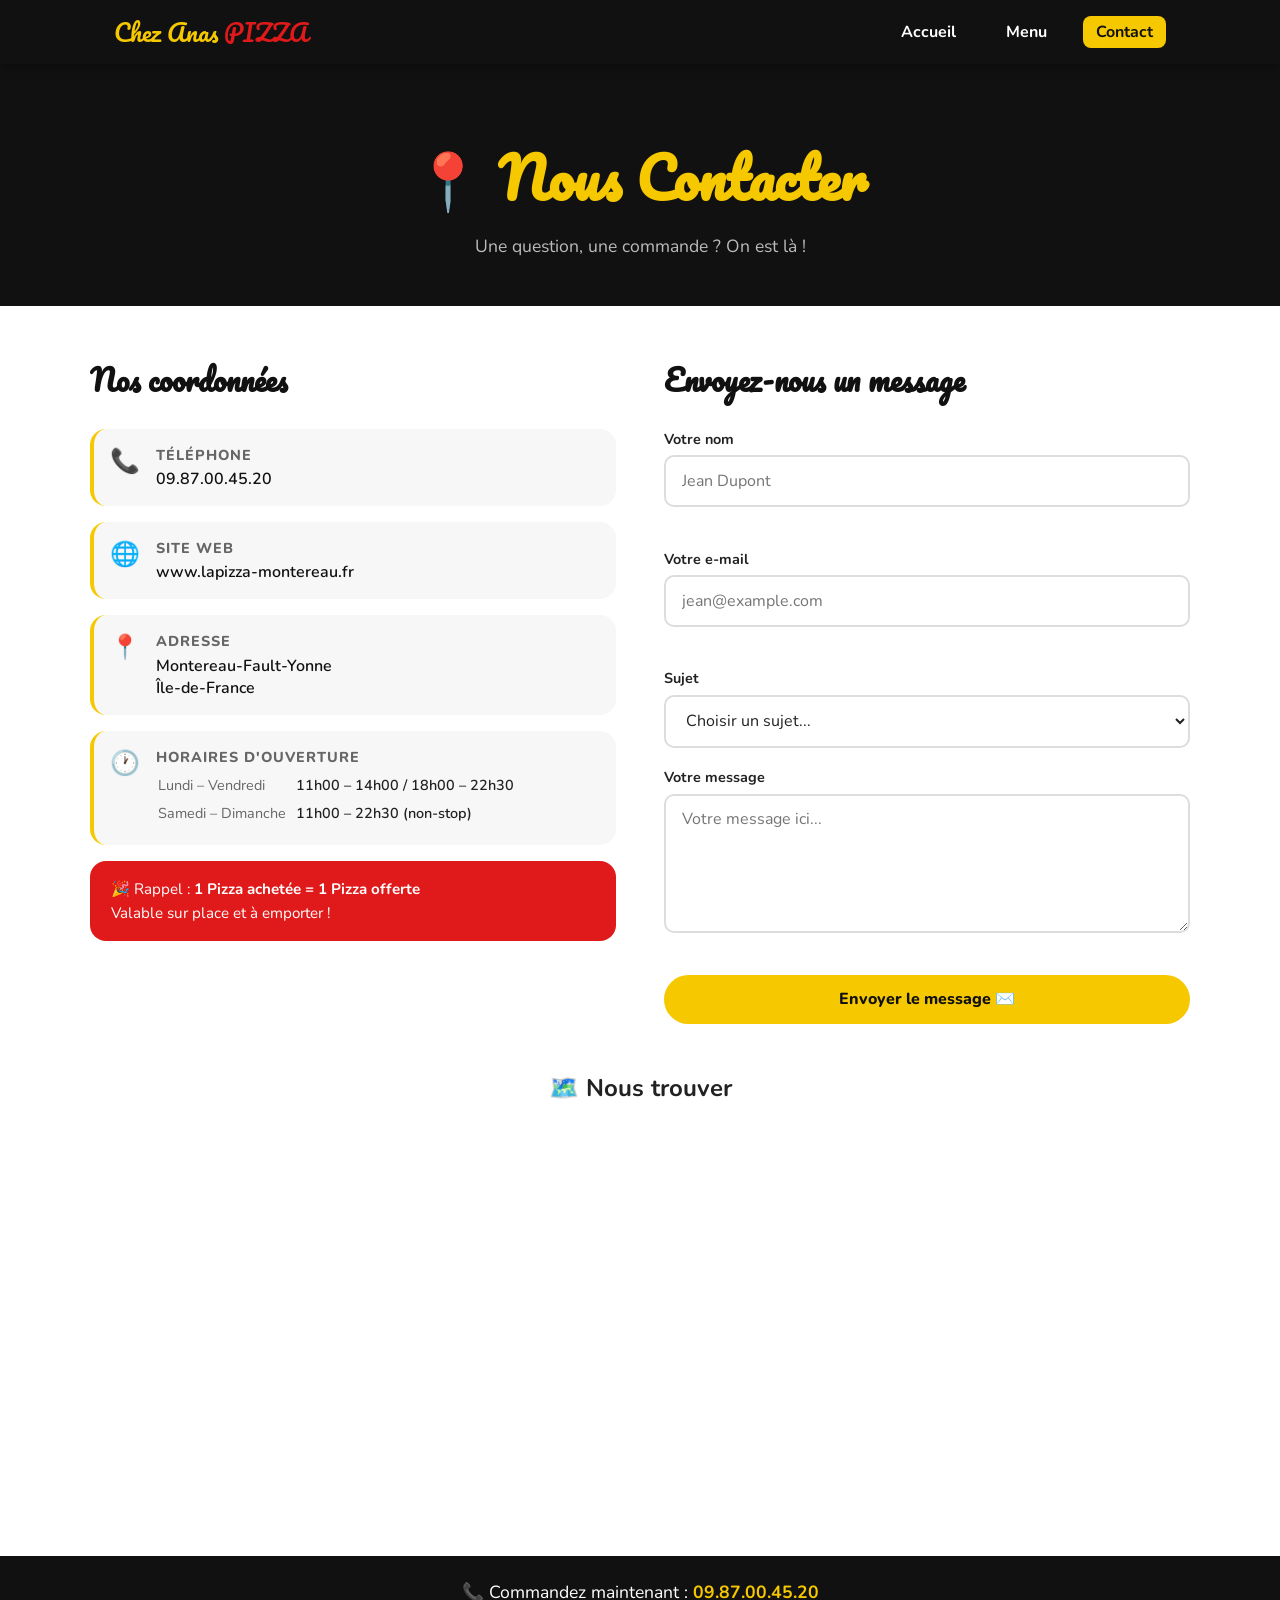
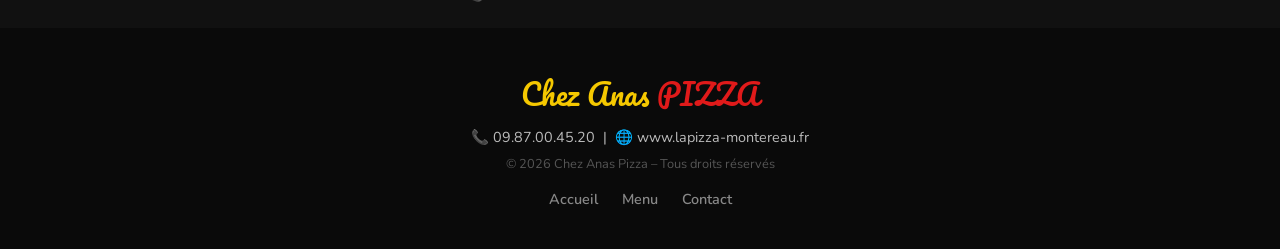
==== contact.html @ a45f44b3 "Add files via upload" ====
<!DOCTYPE html>
<html lang="fr">
<head>
  <meta charset="UTF-8" />
  <meta name="viewport" content="width=device-width, initial-scale=1.0" />
  <title>Contact – Chez Anas Pizza</title>
  <link rel="stylesheet" href="style.css" />
  <link href="https://fonts.googleapis.com/css2?family=Pacifico&family=Nunito:wght@400;600;700;800&display=swap" rel="stylesheet" />
</head>
<body>

  <nav id="navbar">
    <div class="nav-inner">
      <a href="index.html" class="nav-logo">
        <span class="logo-chez">Chez Anas</span>
        <span class="logo-pizza">PIZZA</span>
      </a>
      <button class="burger" id="burger" aria-label="Menu">&#9776;</button>
      <ul class="nav-links" id="navLinks">
        <li><a href="index.html">Accueil</a></li>
        <li><a href="menu.html">Menu</a></li>
        <li><a href="contact.html" class="active">Contact</a></li>
      </ul>
    </div>
  </nav>

  <div class="page-hero">
    <h1>📍 Nous Contacter</h1>
    <p>Une question, une commande ? On est là !</p>
  </div>

  <section class="contact-section">
    <div class="container contact-grid">

      <!-- INFOS -->
      <div class="contact-info">
        <h2>Nos coordonnées</h2>

        <div class="contact-card">
          <div class="contact-icon">📞</div>
          <div>
            <h3>Téléphone</h3>
            <a href="tel:0987004520">09.87.00.45.20</a>
          </div>
        </div>

        <div class="contact-card">
          <div class="contact-icon">🌐</div>
          <div>
            <h3>Site web</h3>
            <a href="http://www.lapizza-montereau.fr" target="_blank">www.lapizza-montereau.fr</a>
          </div>
        </div>

        <div class="contact-card">
          <div class="contact-icon">📍</div>
          <div>
            <h3>Adresse</h3>
            <p>Montereau-Fault-Yonne<br />Île-de-France</p>
          </div>
        </div>

        <div class="contact-card">
          <div class="contact-icon">🕐</div>
          <div>
            <h3>Horaires d'ouverture</h3>
            <table class="horaires-table">
              <tr><td>Lundi – Vendredi</td><td>11h00 – 14h00 / 18h00 – 22h30</td></tr>
              <tr><td>Samedi – Dimanche</td><td>11h00 – 22h30 (non-stop)</td></tr>
            </table>
          </div>
        </div>

        <div class="promo-contact-box">
          <p>🎉 Rappel : <strong>1 Pizza achetée = 1 Pizza offerte</strong><br />Valable sur place et à emporter !</p>
        </div>
      </div>

      <!-- FORMULAIRE -->
      <div class="contact-form-wrap">
        <h2>Envoyez-nous un message</h2>
        <form id="contactForm" class="contact-form" novalidate>
          <div class="form-group">
            <label for="name">Votre nom</label>
            <input type="text" id="name" placeholder="Jean Dupont" required />
            <span class="form-error" id="nameError"></span>
          </div>
          <div class="form-group">
            <label for="email">Votre e-mail</label>
            <input type="email" id="email" placeholder="jean@example.com" required />
            <span class="form-error" id="emailError"></span>
          </div>
          <div class="form-group">
            <label for="subject">Sujet</label>
            <select id="subject">
              <option value="">Choisir un sujet...</option>
              <option value="commande">Commande / Livraison</option>
              <option value="reclamation">Réclamation</option>
              <option value="evenement">Événement / Privatisation</option>
              <option value="autre">Autre</option>
            </select>
          </div>
          <div class="form-group">
            <label for="message">Votre message</label>
            <textarea id="message" rows="5" placeholder="Votre message ici..." required></textarea>
            <span class="form-error" id="messageError"></span>
          </div>
          <button type="submit" class="btn btn-primary btn-full">Envoyer le message ✉️</button>
          <div class="form-success" id="formSuccess" style="display:none">
            ✅ Merci ! Votre message a bien été envoyé. Nous vous répondrons rapidement.
          </div>
        </form>
      </div>

    </div>

    <!-- CARTE -->
    <div class="container">
      <div class="map-embed">
        <h2 style="text-align:center; margin-bottom:1rem;">🗺️ Nous trouver</h2>
        <iframe
          src="https://www.google.com/maps/embed?pb=!1m18!1m12!1m3!1d42039.97!2d2.8494!3d48.3804!2m3!1f0!2f0!3f0!3m2!1i1024!2i768!4f13.1!3m3!1m2!1s0x47ea5d7e69d5b89f%3A0x40b82c3688b2b90!2sMontereau-Fault-Yonne!5e0!3m2!1sfr!2sfr!4v1234567890"
          width="100%" height="350" style="border:0; border-radius:16px;" allowfullscreen="" loading="lazy"
          referrerpolicy="no-referrer-when-downgrade" title="Localisation Chez Anas Pizza"></iframe>
      </div>
    </div>

  </section>

  <div class="cta-band">
    <p>📞 Commandez maintenant : <a href="tel:0987004520"><strong>09.87.00.45.20</strong></a></p>
  </div>

  <footer>
    <div class="footer-logo">
      <span class="yellow">Chez Anas</span> <span class="red">PIZZA</span>
    </div>
    <p>📞 09.87.00.45.20 &nbsp;|&nbsp; 🌐 www.lapizza-montereau.fr</p>
    <p class="footer-copy">© 2026 Chez Anas Pizza – Tous droits réservés</p>
    <div class="footer-nav">
      <a href="index.html">Accueil</a>
      <a href="menu.html">Menu</a>
      <a href="contact.html">Contact</a>
    </div>
  </footer>

  <script src="script.js"></script>
</body>
</html>
---- style.css ----
/* ===========================
   CHEZ ANAS PIZZA – STYLES
   Couleurs : Noir, Jaune, Rouge, Vert (drapeau IT)
   =========================== */

:root {
  --black: #111111;
  --dark: #1a1a1a;
  --yellow: #f5c800;
  --yellow-light: #ffe566;
  --red: #e01a1a;
  --red-light: #ff4444;
  --green: #2a8a3e;
  --white: #ffffff;
  --grey: #f7f7f7;
  --text: #222222;
  --text-light: #666666;
  --card-bg: #ffffff;
  --shadow: 0 4px 20px rgba(0,0,0,0.12);
  --radius: 16px;
  --transition: 0.25s ease;
}

* { box-sizing: border-box; margin: 0; padding: 0; }

html { scroll-behavior: smooth; }

body {
  font-family: 'Nunito', sans-serif;
  background: var(--white);
  color: var(--text);
  overflow-x: hidden;
}

/* ===================== NAV ===================== */
#navbar {
  position: fixed;
  top: 0; left: 0; right: 0;
  z-index: 1000;
  background: var(--black);
  box-shadow: 0 2px 12px rgba(0,0,0,0.4);
  transition: background var(--transition);
}

.nav-inner {
  max-width: 1100px;
  margin: 0 auto;
  padding: 0.7rem 1.5rem;
  display: flex;
  align-items: center;
  justify-content: space-between;
  gap: 1rem;
}

.nav-logo {
  text-decoration: none;
  font-size: 1.5rem;
  font-family: 'Pacifico', cursive;
  display: flex;
  gap: 0.35rem;
  align-items: center;
}

.logo-chez { color: var(--yellow); }
.logo-pizza { color: var(--red); }

.nav-links {
  display: flex;
  list-style: none;
  gap: 1.5rem;
}

.nav-links a {
  color: var(--white);
  text-decoration: none;
  font-weight: 700;
  font-size: 1rem;
  padding: 0.3rem 0.8rem;
  border-radius: 8px;
  transition: background var(--transition), color var(--transition);
}

.nav-links a:hover,
.nav-links a.active {
  background: var(--yellow);
  color: var(--black);
}

.burger {
  display: none;
  background: none;
  border: 2px solid var(--yellow);
  color: var(--yellow);
  font-size: 1.4rem;
  padding: 0.3rem 0.6rem;
  border-radius: 8px;
  cursor: pointer;
}

/* ===================== HERO ===================== */
.hero {
  min-height: 100vh;
  background: var(--black);
  display: flex;
  align-items: center;
  justify-content: space-between;
  padding: 8rem 2rem 4rem;
  max-width: 100%;
  overflow: hidden;
  position: relative;
  gap: 2rem;
}

.hero-bg-stripe {
  position: absolute;
  top: 0; right: 0;
  width: 12px;
  height: 100%;
}
.stripe-green  { right: 36px; background: var(--green); }
.stripe-white  { right: 24px; background: var(--white); }
.stripe-red    { right: 12px; background: var(--red); }

.hero-content {
  max-width: 600px;
  flex: 1;
  animation: fadeUp 0.8s ease both;
}

.hero-sub {
  font-size: 1.1rem;
  color: var(--yellow-light);
  margin-bottom: 0.5rem;
  letter-spacing: 1px;
}

.hero-title {
  font-family: 'Pacifico', cursive;
  font-size: clamp(2.8rem, 6vw, 5rem);
  line-height: 1.1;
  margin-bottom: 1rem;
  display: flex;
  flex-direction: column;
  gap: 0.2rem;
}

.yellow { color: var(--yellow); }
.red    { color: var(--red); }

.hero-desc {
  color: #ccc;
  font-size: 1.15rem;
  margin-bottom: 1.5rem;
  max-width: 480px;
}

.hero-promo {
  background: linear-gradient(135deg, var(--red), #b50000);
  color: var(--white);
  padding: 1rem 1.5rem;
  border-radius: var(--radius);
  margin-bottom: 2rem;
  display: inline-block;
  animation: pulse 2s ease-in-out infinite;
}

.hero-promo .promo-badge {
  font-size: 0.8rem;
  font-weight: 800;
  letter-spacing: 2px;
  text-transform: uppercase;
  background: var(--yellow);
  color: var(--black);
  padding: 0.15rem 0.6rem;
  border-radius: 4px;
  display: inline-block;
  margin-bottom: 0.4rem;
}

.hero-promo p { font-size: 1.1rem; }

.hero-cta { display: flex; gap: 1rem; flex-wrap: wrap; }

.btn {
  display: inline-block;
  padding: 0.85rem 2rem;
  border-radius: 50px;
  font-weight: 800;
  font-size: 1rem;
  text-decoration: none;
  transition: transform var(--transition), box-shadow var(--transition);
  cursor: pointer;
  border: none;
  font-family: 'Nunito', sans-serif;
}

.btn:hover { transform: translateY(-3px); box-shadow: 0 8px 24px rgba(0,0,0,0.25); }

.btn-primary {
  background: var(--yellow);
  color: var(--black);
}

.btn-outline {
  background: transparent;
  color: var(--white);
  border: 2px solid var(--white);
}

.btn-outline:hover { background: var(--white); color: var(--black); }

.btn-full { width: 100%; text-align: center; }

.hero-chef {
  flex-shrink: 0;
  animation: float 4s ease-in-out infinite;
}

.chef-circle {
  width: 220px;
  height: 220px;
  background: radial-gradient(circle, var(--yellow), #c9a300);
  border-radius: 50%;
  display: flex;
  align-items: center;
  justify-content: center;
  font-size: 6rem;
  box-shadow: 0 0 80px rgba(245,200,0,0.3);
}

/* ===================== MARQUEE ===================== */
.marquee-bar {
  background: var(--red);
  color: var(--white);
  font-weight: 800;
  font-size: 0.95rem;
  overflow: hidden;
  padding: 0.6rem 0;
  white-space: nowrap;
}

.marquee-track {
  display: inline-block;
  animation: marquee 20s linear infinite;
}

/* ===================== FEATURES ===================== */
.features {
  padding: 5rem 1.5rem;
  background: var(--grey);
}

.container {
  max-width: 1100px;
  margin: 0 auto;
}

.section-title {
  text-align: center;
  font-family: 'Pacifico', cursive;
  font-size: 2.2rem;
  color: var(--black);
  margin-bottom: 3rem;
}

.features-grid {
  display: grid;
  grid-template-columns: repeat(auto-fit, minmax(220px, 1fr));
  gap: 1.5rem;
}

.feature-card {
  background: var(--white);
  border-radius: var(--radius);
  padding: 2rem 1.5rem;
  text-align: center;
  box-shadow: var(--shadow);
  transition: transform var(--transition);
  border-top: 4px solid transparent;
}

.feature-card:hover { transform: translateY(-6px); border-top-color: var(--yellow); }
.feature-card.featured { border-top-color: var(--red); background: #fff8f8; }

.feature-icon { font-size: 2.8rem; margin-bottom: 1rem; }
.feature-card h3 { font-size: 1.15rem; font-weight: 800; margin-bottom: 0.5rem; }
.feature-card p  { color: var(--text-light); font-size: 0.95rem; line-height: 1.5; }

/* ===================== MENU PREVIEW ===================== */
.menu-preview {
  padding: 5rem 1.5rem;
  background: var(--black);
}

.menu-preview .section-title { color: var(--yellow); }

.pizza-grid {
  display: grid;
  grid-template-columns: repeat(auto-fit, minmax(220px, 1fr));
  gap: 1.5rem;
  margin-bottom: 2.5rem;
}

.pizza-card {
  background: #222;
  border-radius: var(--radius);
  padding: 2rem 1.5rem;
  text-align: center;
  border: 1px solid #333;
  transition: transform var(--transition), border-color var(--transition);
}

.pizza-card:hover { transform: translateY(-6px); border-color: var(--yellow); }

.pizza-img { font-size: 3rem; margin-bottom: 0.8rem; }
.pizza-card h3 { color: var(--white); font-size: 1.1rem; margin-bottom: 0.4rem; }
.pizza-card p  { color: #aaa; font-size: 0.9rem; margin-bottom: 0.8rem; }
.price { color: var(--yellow); font-weight: 800; font-size: 1rem; }

.center-btn { text-align: center; }

/* ===================== INFOS ===================== */
.infos {
  padding: 4rem 1.5rem;
  background: var(--yellow);
}

.infos-grid {
  display: grid;
  grid-template-columns: repeat(auto-fit, minmax(200px, 1fr));
  gap: 2rem;
}

.info-block { text-align: center; }
.info-block h3 { font-size: 1.1rem; font-weight: 800; margin-bottom: 0.5rem; color: var(--black); }
.info-block p, .info-block a { color: var(--dark); font-size: 0.95rem; text-decoration: none; font-weight: 600; }
.info-block a:hover { text-decoration: underline; }

/* ===================== PAGE HERO ===================== */
.page-hero {
  background: var(--black);
  text-align: center;
  padding: 8rem 1.5rem 3rem;
  color: var(--white);
}

.page-hero h1 {
  font-family: 'Pacifico', cursive;
  font-size: clamp(2rem, 5vw, 3.5rem);
  color: var(--yellow);
  margin-bottom: 0.5rem;
}

.page-hero p { color: #bbb; font-size: 1.1rem; }

.promo-banner-inline {
  background: var(--red);
  display: inline-block;
  padding: 0.7rem 1.5rem;
  border-radius: 50px;
  margin-top: 1rem;
  font-size: 0.95rem;
  font-weight: 700;
}

/* ===================== MENU PAGE ===================== */
.menu-section { padding: 3rem 1.5rem 5rem; }

.menu-filters {
  display: flex;
  gap: 0.7rem;
  flex-wrap: wrap;
  margin-bottom: 2rem;
  justify-content: center;
}

.filter-btn {
  padding: 0.5rem 1.2rem;
  border: 2px solid var(--black);
  background: var(--white);
  color: var(--black);
  border-radius: 50px;
  font-weight: 700;
  cursor: pointer;
  font-family: 'Nunito', sans-serif;
  transition: all var(--transition);
}

.filter-btn:hover, .filter-btn.active {
  background: var(--black);
  color: var(--yellow);
}

.size-info {
  display: flex;
  gap: 1rem;
  flex-wrap: wrap;
  justify-content: center;
  margin-bottom: 2.5rem;
}

.size-badge {
  background: var(--yellow);
  color: var(--black);
  padding: 0.4rem 1rem;
  border-radius: 8px;
  font-weight: 700;
  font-size: 0.9rem;
}

.menu-category { margin-bottom: 3rem; }

.cat-title {
  font-family: 'Pacifico', cursive;
  font-size: 1.8rem;
  color: var(--black);
  margin-bottom: 1.5rem;
  padding-bottom: 0.5rem;
  border-bottom: 3px solid var(--yellow);
  display: flex;
  align-items: center;
  gap: 0.7rem;
}

.cat-flag { font-size: 1.5rem; }

.menu-grid {
  display: grid;
  grid-template-columns: repeat(auto-fill, minmax(260px, 1fr));
  gap: 1.2rem;
}

.menu-card {
  background: var(--white);
  border: 1.5px solid #e8e8e8;
  border-radius: var(--radius);
  padding: 1.2rem 1.3rem;
  transition: transform var(--transition), box-shadow var(--transition), border-color var(--transition);
}

.menu-card:hover {
  transform: translateY(-4px);
  box-shadow: var(--shadow);
  border-color: var(--yellow);
}

.highlight-card { border-color: var(--red); background: #fff8f8; }

.menu-card-header {
  display: flex;
  justify-content: space-between;
  align-items: flex-start;
  gap: 0.5rem;
  margin-bottom: 0.5rem;
}

.menu-card-header h3 { font-size: 1.05rem; font-weight: 800; color: var(--black); }

.price-group {
  display: flex;
  gap: 0.4rem;
  flex-shrink: 0;
}

.price-group span {
  background: var(--black);
  color: var(--yellow);
  padding: 0.15rem 0.5rem;
  border-radius: 6px;
  font-size: 0.8rem;
  font-weight: 800;
}

.menu-card p { color: var(--text-light); font-size: 0.88rem; line-height: 1.4; margin-bottom: 0.6rem; }

.tag {
  font-size: 0.75rem;
  font-weight: 800;
  padding: 0.15rem 0.6rem;
  border-radius: 20px;
  display: inline-block;
}

.tag-veg  { background: #e8f5e9; color: #2e7d32; }
.tag-hot  { background: #ffebee; color: #c62828; }
.tag-best { background: #fff8e1; color: #f57f17; }
.tag-new  { background: #e3f2fd; color: #1565c0; }

/* ===================== CONTACT ===================== */
.contact-section { padding: 3rem 1.5rem 5rem; }

.contact-grid {
  display: grid;
  grid-template-columns: 1fr 1fr;
  gap: 3rem;
  margin-bottom: 3rem;
}

.contact-info h2,
.contact-form-wrap h2 {
  font-family: 'Pacifico', cursive;
  font-size: 1.8rem;
  margin-bottom: 1.5rem;
  color: var(--black);
}

.contact-card {
  display: flex;
  align-items: flex-start;
  gap: 1rem;
  padding: 1rem;
  background: var(--grey);
  border-radius: var(--radius);
  margin-bottom: 1rem;
  border-left: 4px solid var(--yellow);
}

.contact-icon { font-size: 1.5rem; flex-shrink: 0; }
.contact-card h3 { font-size: 0.9rem; font-weight: 800; text-transform: uppercase; letter-spacing: 1px; color: var(--text-light); margin-bottom: 0.2rem; }
.contact-card a, .contact-card p { color: var(--black); font-weight: 600; font-size: 1rem; text-decoration: none; }
.contact-card a:hover { color: var(--red); }

.horaires-table { width: 100%; font-size: 0.9rem; }
.horaires-table td { padding: 0.2rem 0.5rem 0.2rem 0; color: var(--text); font-weight: 600; }
.horaires-table td:first-child { color: var(--text-light); font-weight: 400; }

.promo-contact-box {
  background: var(--red);
  color: var(--white);
  padding: 1rem 1.3rem;
  border-radius: var(--radius);
  margin-top: 1rem;
  font-size: 0.95rem;
  line-height: 1.6;
}

/* FORM */
.contact-form { display: flex; flex-direction: column; gap: 1.2rem; }

.form-group { display: flex; flex-direction: column; gap: 0.4rem; }
.form-group label { font-weight: 700; font-size: 0.9rem; color: var(--text); }

.form-group input,
.form-group select,
.form-group textarea {
  padding: 0.8rem 1rem;
  border: 2px solid #ddd;
  border-radius: 10px;
  font-family: 'Nunito', sans-serif;
  font-size: 1rem;
  transition: border-color var(--transition);
  background: var(--white);
  color: var(--text);
  resize: vertical;
}

.form-group input:focus,
.form-group select:focus,
.form-group textarea:focus {
  outline: none;
  border-color: var(--yellow);
}

.form-error { color: var(--red); font-size: 0.82rem; font-weight: 700; min-height: 1rem; }

.form-success {
  background: #e8f5e9;
  color: #2e7d32;
  padding: 1rem;
  border-radius: 10px;
  font-weight: 700;
  text-align: center;
}

.map-embed { margin-top: 2rem; }

/* ===================== CTA BAND ===================== */
.cta-band {
  background: var(--black);
  text-align: center;
  padding: 1.5rem;
  color: var(--white);
  font-size: 1.1rem;
}

.cta-band a { color: var(--yellow); text-decoration: none; }
.cta-band a:hover { text-decoration: underline; }

/* ===================== FOOTER ===================== */
footer {
  background: #0a0a0a;
  color: #bbb;
  text-align: center;
  padding: 2.5rem 1.5rem;
}

.footer-logo {
  font-family: 'Pacifico', cursive;
  font-size: 1.8rem;
  margin-bottom: 0.5rem;
}

footer p { font-size: 0.9rem; margin-bottom: 0.3rem; }
footer a { color: var(--yellow); text-decoration: none; }
footer a:hover { text-decoration: underline; }

.footer-copy { color: #555; font-size: 0.8rem; margin-top: 0.5rem; }

.footer-nav {
  margin-top: 1rem;
  display: flex;
  gap: 1.5rem;
  justify-content: center;
  flex-wrap: wrap;
}

.footer-nav a { color: #888; font-size: 0.9rem; text-decoration: none; font-weight: 600; }
.footer-nav a:hover { color: var(--yellow); }

/* ===================== ANIMATIONS ===================== */
@keyframes fadeUp {
  from { opacity: 0; transform: translateY(30px); }
  to   { opacity: 1; transform: translateY(0); }
}

@keyframes float {
  0%, 100% { transform: translateY(0); }
  50%       { transform: translateY(-14px); }
}

@keyframes pulse {
  0%, 100% { transform: scale(1); }
  50%       { transform: scale(1.02); }
}

@keyframes marquee {
  from { transform: translateX(0); }
  to   { transform: translateX(-50%); }
}

/* ===================== RESPONSIVE ===================== */
@media (max-width: 768px) {
  .burger { display: block; }

  .nav-links {
    display: none;
    flex-direction: column;
    position: absolute;
    top: 64px; left: 0; right: 0;
    background: var(--black);
    padding: 1rem;
    gap: 0.5rem;
  }

  .nav-links.open { display: flex; }

  .hero {
    flex-direction: column;
    text-align: center;
    padding-top: 6rem;
    padding-bottom: 3rem;
  }

  .hero-cta { justify-content: center; }

  .hero-bg-stripe { display: none; }

  .contact-grid { grid-template-columns: 1fr; gap: 2rem; }

  .price-group { flex-direction: row; }
}

@media (max-width: 480px) {
  .hero-title { font-size: 2.4rem; }
  .chef-circle { width: 150px; height: 150px; font-size: 4rem; }
  .menu-card-header { flex-direction: column; }
}

/* Hidden cards (filter) */
.menu-card.hidden {
  display: none;
}
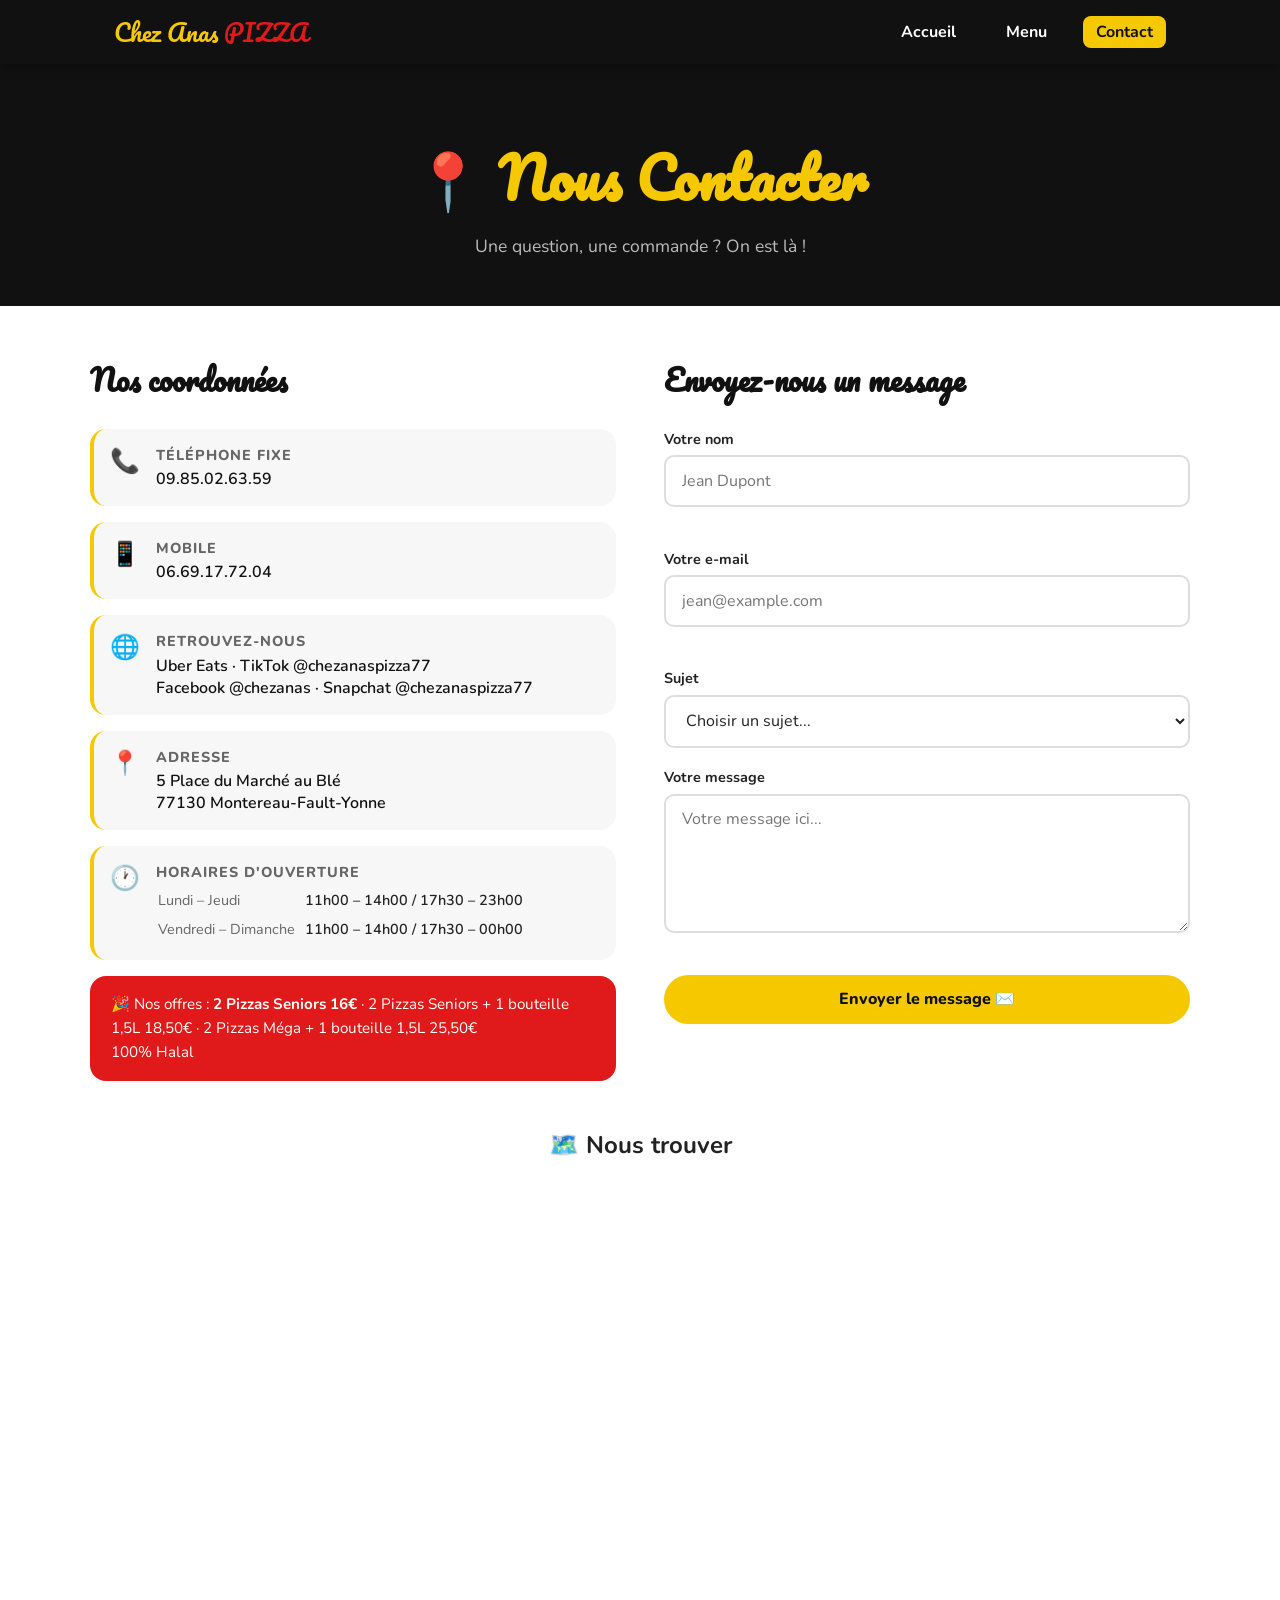
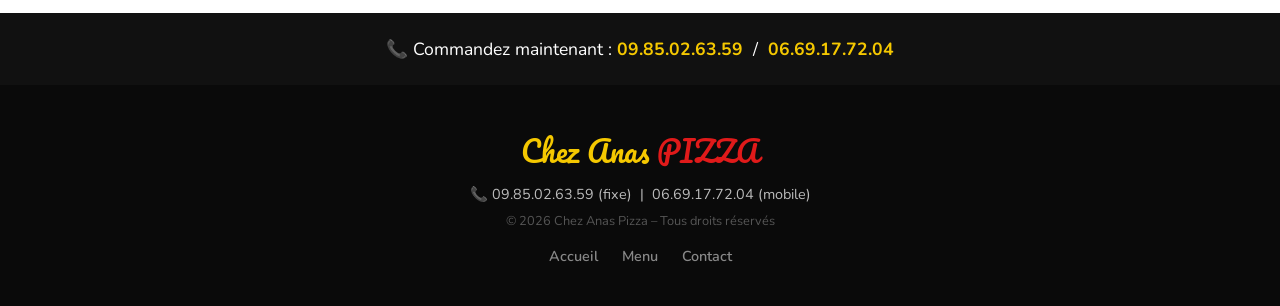
==== commit f2fd1161: "Update contact information and opening hours" ====
--- a/contact.html
+++ b/contact.html
@@ -39,16 +39,24 @@
         <div class="contact-card">
           <div class="contact-icon">📞</div>
           <div>
-            <h3>Téléphone</h3>
-            <a href="tel:0987004520">09.87.00.45.20</a>
+            <h3>Téléphone fixe</h3>
+            <a href="tel:0985026359">09.85.02.63.59</a>
+          </div>
+        </div>
+
+        <div class="contact-card">
+          <div class="contact-icon">📱</div>
+          <div>
+            <h3>Mobile</h3>
+            <a href="tel:0669177204">06.69.17.72.04</a>
           </div>
         </div>
 
         <div class="contact-card">
           <div class="contact-icon">🌐</div>
           <div>
-            <h3>Site web</h3>
-            <a href="http://www.lapizza-montereau.fr" target="_blank">www.lapizza-montereau.fr</a>
+            <h3>Retrouvez-nous</h3>
+            <p>Uber Eats · TikTok @chezanaspizza77<br />Facebook @chezanas · Snapchat @chezanaspizza77</p>
           </div>
         </div>
 
@@ -56,7 +64,7 @@
           <div class="contact-icon">📍</div>
           <div>
             <h3>Adresse</h3>
-            <p>Montereau-Fault-Yonne<br />Île-de-France</p>
+            <p>5 Place du Marché au Blé<br />77130 Montereau-Fault-Yonne</p>
           </div>
         </div>
 
@@ -65,14 +73,14 @@
           <div>
             <h3>Horaires d'ouverture</h3>
             <table class="horaires-table">
-              <tr><td>Lundi – Vendredi</td><td>11h00 – 14h00 / 18h00 – 22h30</td></tr>
-              <tr><td>Samedi – Dimanche</td><td>11h00 – 22h30 (non-stop)</td></tr>
+              <tr><td>Lundi – Jeudi</td><td>11h00 – 14h00 / 17h30 – 23h00</td></tr>
+              <tr><td>Vendredi – Dimanche</td><td>11h00 – 14h00 / 17h30 – 00h00</td></tr>
             </table>
           </div>
         </div>
 
         <div class="promo-contact-box">
-          <p>🎉 Rappel : <strong>1 Pizza achetée = 1 Pizza offerte</strong><br />Valable sur place et à emporter !</p>
+          <p>🎉 Nos offres : <strong>2 Pizzas Seniors 16€</strong> · 2 Pizzas Seniors + 1 bouteille 1,5L 18,50€ · 2 Pizzas Méga + 1 bouteille 1,5L 25,50€<br />100% Halal</p>
         </div>
       </div>
 
@@ -128,14 +136,14 @@
   </section>
 
   <div class="cta-band">
-    <p>📞 Commandez maintenant : <a href="tel:0987004520"><strong>09.87.00.45.20</strong></a></p>
+    <p>📞 Commandez maintenant : <a href="tel:0985026359"><strong>09.85.02.63.59</strong></a> &nbsp;/&nbsp; <a href="tel:0669177204"><strong>06.69.17.72.04</strong></a></p>
   </div>
 
   <footer>
     <div class="footer-logo">
       <span class="yellow">Chez Anas</span> <span class="red">PIZZA</span>
     </div>
-    <p>📞 09.87.00.45.20 &nbsp;|&nbsp; 🌐 www.lapizza-montereau.fr</p>
+    <p>📞 09.85.02.63.59 (fixe) &nbsp;|&nbsp; 06.69.17.72.04 (mobile)</p>
     <p class="footer-copy">© 2026 Chez Anas Pizza – Tous droits réservés</p>
     <div class="footer-nav">
       <a href="index.html">Accueil</a>
